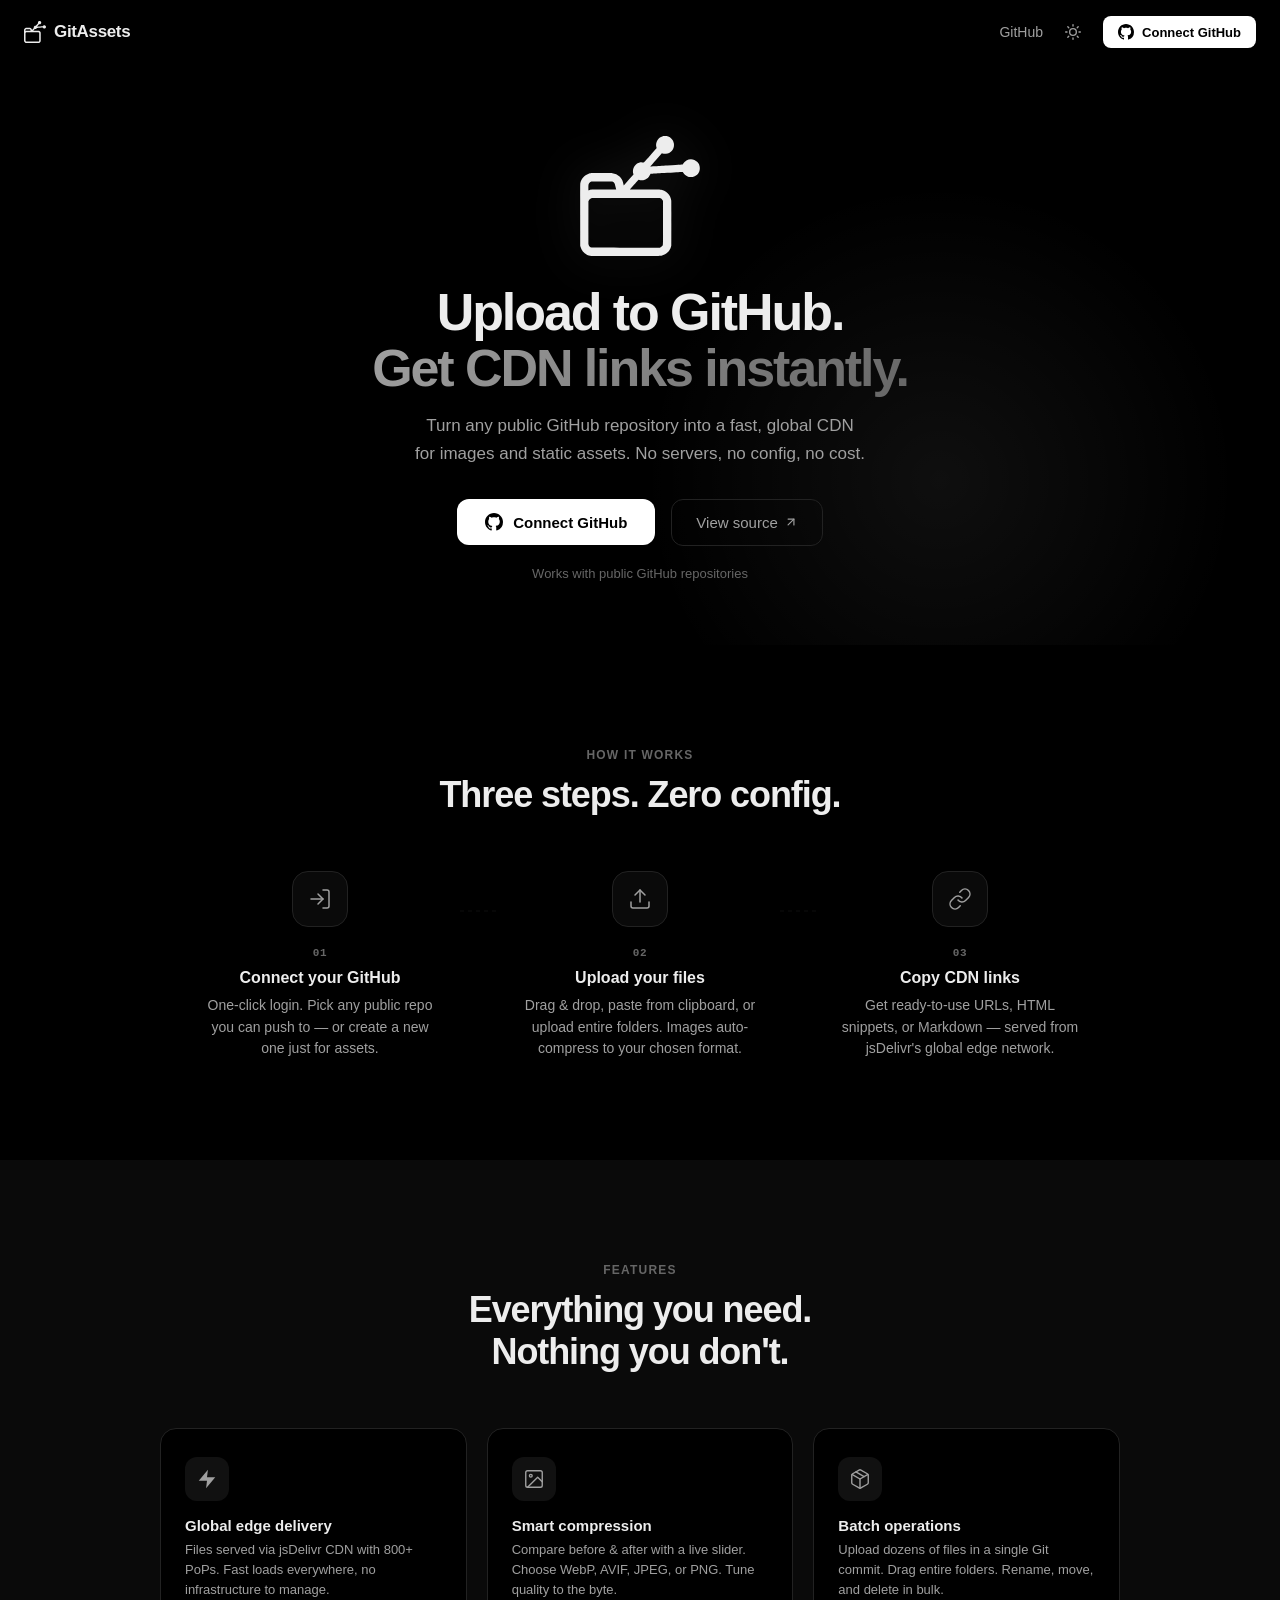
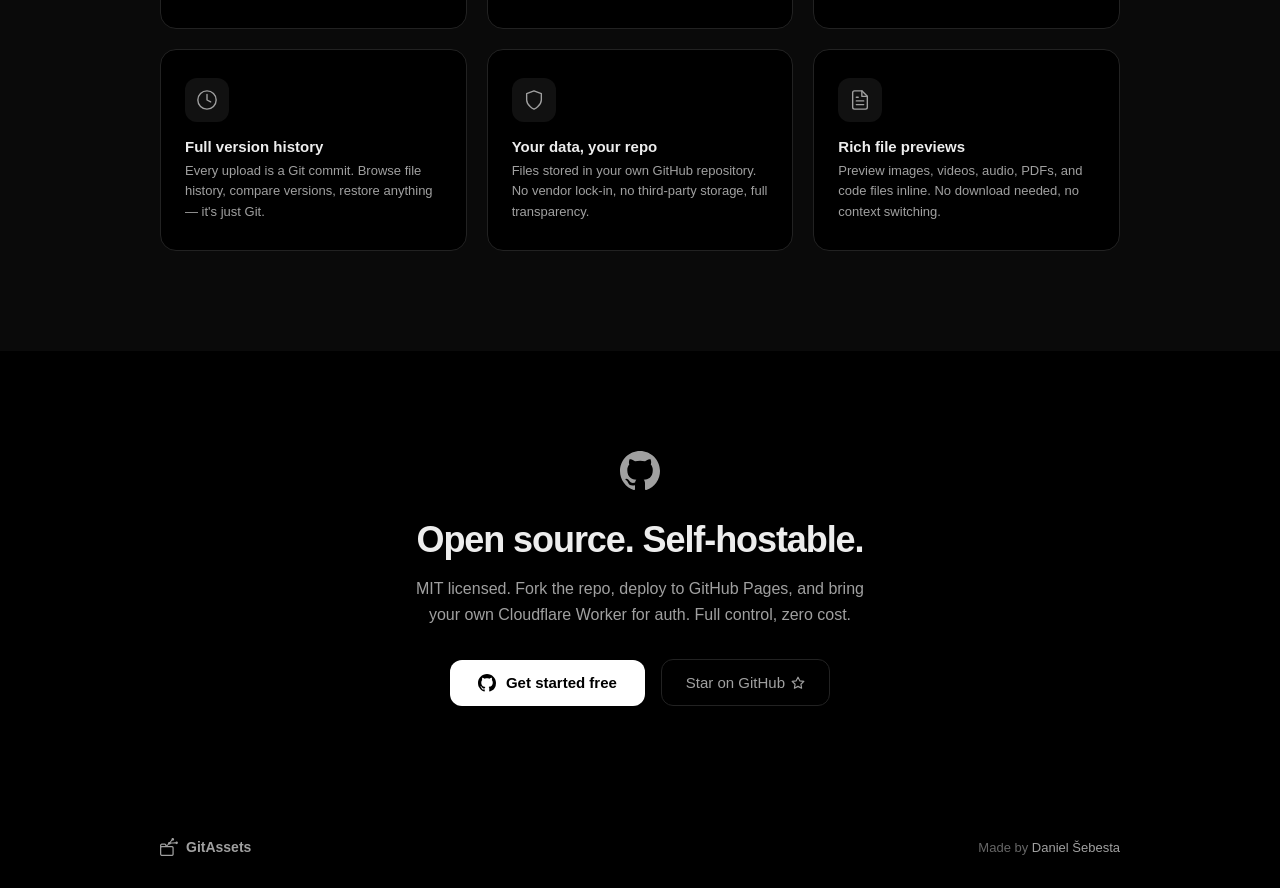
==== app/index.html @ 0d74543e "Redesign landing page, split app to /app, add repo creation - New landing page with hero icon, anima" ====
<!DOCTYPE html>
<html lang="en" data-theme="dark">
<head>
  <meta charset="UTF-8" />
  <meta name="viewport" content="width=device-width, initial-scale=1.0" />
  <meta name="color-scheme" content="dark light" />
  <meta name="theme-color" content="#000000" />
  <title>GitAssets</title>
  <link rel="icon" type="image/png" href="/favicon-96x96.png" sizes="96x96" />
  <link rel="icon" type="image/svg+xml" href="/favicon.svg" />
  <link rel="shortcut icon" href="/favicon.ico" />
  <link rel="apple-touch-icon" sizes="180x180" href="/apple-touch-icon.png" />
  <meta name="apple-mobile-web-app-title" content="GitAssets" />
  <link rel="manifest" href="/site.webmanifest" />
  <link rel="preconnect" href="https://fonts.bunny.net" crossorigin />
  <link href="https://fonts.bunny.net/css?family=mona-sans:400,500,600,700&display=swap" rel="stylesheet" />
  <link rel="stylesheet" href="/css/style.css?v=13" />
  <script>
    // Apply saved theme immediately to prevent flash
    var t = localStorage.getItem('gitassets_theme') || 'dark';
    document.documentElement.setAttribute('data-theme', t);
    document.querySelector('meta[name="theme-color"]').content = t === 'dark' ? '#000000' : '#ffffff';
  </script>
</head>
<body>
  <div class="landing" id="landing" style="display:none;"></div>
  <header class="header" id="header" style="display:none;"></header>
  <main id="app" style="display:none;">
    <div style="display:flex;align-items:center;justify-content:center;min-height:calc(100vh - 61px);">
      <span class="spinner"></span>
    </div>
  </main>
  <script type="module" src="/js/app.js?v=13"></script>
</body>
</html>
---- css/style.css ----
:root,
[data-theme="dark"] {
  --bg: #000000;
  --surface: #0a0a0a;
  --surface-raised: #111111;
  --border: #222222;
  --border-hover: #333333;
  --text: #ededed;
  --text-muted: #a0a0a0;
  --text-faint: #666666;
  --primary: #ffffff;
  --primary-hover: #cccccc;
  --danger: #ff4444;
  --danger-hover: #ff6666;
  --success: #00cc88;
  --warning: #ffaa00;
  --radius: 8px;
  --font: 'Mona Sans', -apple-system, BlinkMacSystemFont, 'Segoe UI', Helvetica, Arial, sans-serif;
  --mono: 'SFMono-Regular', Consolas, 'Liberation Mono', Menlo, monospace;
  --shadow-sm: 0 1px 2px rgba(0, 0, 0, 0.4);
  --shadow-md: 0 4px 12px rgba(0, 0, 0, 0.5);
  --shadow-lg: 0 8px 24px rgba(0, 0, 0, 0.6);
}

[data-theme="light"] {
  --bg: #ffffff;
  --surface: #fafafa;
  --surface-raised: #f5f5f5;
  --border: #eaeaea;
  --border-hover: #999999;
  --text: #171717;
  --text-muted: #555555;
  --text-faint: #777777;
  --primary: #000000;
  --primary-hover: #333333;
  --danger: #ee0000;
  --danger-hover: #cc0000;
  --success: #00aa66;
  --warning: #f5a623;
  --shadow-sm: 0 1px 2px rgba(0, 0, 0, 0.06);
  --shadow-md: 0 4px 12px rgba(0, 0, 0, 0.08);
  --shadow-lg: 0 8px 24px rgba(0, 0, 0, 0.12);
}

* { margin: 0; padding: 0; box-sizing: border-box; }

body {
  font-family: var(--font);
  background: var(--bg);
  color: var(--text);
  min-height: 100vh;
}

/* ── Utility ── */
.sr-only {
  position: absolute;
  width: 1px;
  height: 1px;
  padding: 0;
  margin: -1px;
  overflow: hidden;
  clip: rect(0, 0, 0, 0);
  white-space: nowrap;
  border: 0;
}

/* ── Header ── */
.header {
  display: flex;
  align-items: center;
  justify-content: space-between;
  padding: 16px 24px;
  border-bottom: 1px solid var(--border);
  background: var(--surface);
}

.header-logo {
  display: inline-flex;
  align-items: center;
  gap: 8px;
  font-size: 17px;
  font-weight: 700;
  color: var(--text);
  text-decoration: none;
  letter-spacing: -0.02em;
}

.header-logo svg { flex-shrink: 0; }

.header-right {
  display: flex;
  align-items: center;
  gap: 12px;
}

.header-user {
  display: flex;
  align-items: center;
  gap: 8px;
  color: var(--text-muted);
  font-size: 14px;
}

.header-avatar {
  width: 28px;
  height: 28px;
  border-radius: 50%;
}

/* ── Buttons ── */
.btn {
  display: inline-flex;
  align-items: center;
  gap: 6px;
  padding: 8px 16px;
  border-radius: var(--radius);
  border: 1px solid var(--border);
  background: var(--surface);
  color: var(--text);
  font-size: 14px;
  cursor: pointer;
  transition: background 0.15s, border-color 0.15s;
  text-decoration: none;
}

.btn:hover { background: var(--surface-raised); border-color: var(--border-hover); }

.btn-primary {
  background: var(--primary);
  border-color: var(--primary);
  color: var(--bg);
}

.btn-primary:hover { background: var(--primary-hover); border-color: var(--primary-hover); }

.btn-danger { color: var(--danger); }
.btn-danger:hover { background: rgba(255, 68, 68, 0.08); border-color: var(--danger); }

.btn-sm { padding: 4px 10px; font-size: 12px; }

.btn-icon {
  padding: 6px;
  border: none;
  background: transparent;
  color: var(--text-muted);
  cursor: pointer;
  border-radius: var(--radius);
}

.btn-icon:hover { color: var(--text); background: var(--surface-raised); }

/* ── Login Screen ── */
.login-screen {
  display: flex;
  flex-direction: column;
  align-items: center;
  justify-content: center;
  min-height: calc(100vh - 61px);
  text-align: center;
  padding: 24px;
}

.login-screen h1 {
  font-size: 40px;
  font-weight: 700;
  margin-bottom: 12px;
}

.login-screen p {
  color: var(--text-muted);
  font-size: 18px;
  margin-bottom: 32px;
  max-width: 480px;
}

.btn-github {
  padding: 12px 24px;
  font-size: 16px;
  background: var(--primary);
  color: var(--bg);
  border: none;
  font-weight: 600;
}

.btn-github:hover { background: var(--primary-hover); }

.btn-github svg { width: 20px; height: 20px; }

/* ── Setup Wizard ── */
.setup-screen {
  max-width: 520px;
  margin: 80px auto;
  padding: 24px;
}

.setup-screen h2 {
  margin-bottom: 8px;
}

.setup-screen p {
  color: var(--text-muted);
  margin-bottom: 24px;
  font-size: 14px;
}

.setup-detecting {
  text-align: center;
  color: var(--text-muted);
  padding: 40px;
}

.setup-repo-list {
  list-style: none;
  display: flex;
  flex-direction: column;
  gap: 8px;
  margin-bottom: 16px;
  max-height: 320px;
  overflow-y: auto;
}

.setup-repo-item {
  display: flex;
  align-items: center;
  gap: 12px;
  padding: 12px 16px;
  background: var(--surface);
  border: 1px solid var(--border);
  border-radius: var(--radius);
  cursor: pointer;
  transition: border-color 0.15s;
  font-size: 14px;
}

.setup-repo-avatar {
  width: 20px;
  height: 20px;
  border-radius: 50%;
  flex-shrink: 0;
}

.setup-repo-info {
  display: flex;
  flex-direction: column;
  gap: 2px;
  min-width: 0;
}

.setup-repo-name {
  display: flex;
  align-items: center;
  gap: 8px;
  font-weight: 500;
}

.setup-repo-desc {
  font-size: 12px;
  color: var(--text-muted);
  overflow: hidden;
  text-overflow: ellipsis;
  white-space: nowrap;
}

.setup-repo-badge {
  font-size: 10px;
  font-weight: 600;
  padding: 1px 6px;
  border-radius: 10px;
  text-transform: uppercase;
  letter-spacing: 0.5px;
  flex-shrink: 0;
}

.setup-repo-badge.public {
  background: rgba(46, 160, 67, 0.15);
  color: #3fb950;
}

.setup-repo-badge.private {
  background: rgba(210, 153, 34, 0.15);
  color: #d29922;
}

.setup-repo-item:hover { border-color: var(--text-muted); }
.setup-repo-item.selected { border-color: var(--text); background: var(--surface-raised); }

.setup-divider {
  display: flex;
  align-items: center;
  gap: 12px;
  margin: 16px 0;
  color: var(--text-faint);
  font-size: 12px;
}

.setup-divider::before,
.setup-divider::after {
  content: '';
  flex: 1;
  height: 1px;
  background: var(--border);
}

.setup-create {
  display: flex;
  gap: 8px;
}

.setup-create input {
  flex: 1;
  padding: 8px 12px;
  background: var(--surface);
  border: 1px solid var(--border);
  border-radius: var(--radius);
  color: var(--text);
  font-size: 14px;
}

.setup-manual {
  display: flex;
  gap: 8px;
}

.setup-manual input {
  flex: 1;
  padding: 8px 12px;
  background: var(--surface);
  border: 1px solid var(--border);
  border-radius: var(--radius);
  color: var(--text);
  font-size: 14px;
}

.setup-manual input::placeholder { color: var(--text-muted); }
.setup-manual input:focus { outline: none; border-color: var(--primary); }

/* ── Dashboard ── */
.dashboard {
  max-width: 1100px;
  margin: 0 auto;
  padding: 24px;
}

.toolbar {
  display: flex;
  align-items: center;
  justify-content: space-between;
  margin-bottom: 16px;
  gap: 12px;
  flex-wrap: wrap;
}

.storage-bar {
  position: relative;
  width: 120px;
  height: 20px;
  background: var(--bg);
  border-radius: 10px;
  overflow: hidden;
  border: 1px solid var(--border);
}

.storage-bar-fill {
  height: 100%;
  border-radius: 10px;
  transition: width 0.4s ease;
}

.storage-ok .storage-bar-fill { background: var(--success); }
.storage-warn .storage-bar-fill { background: var(--warning); }
.storage-danger .storage-bar-fill { background: var(--danger); }

.storage-label {
  position: absolute;
  inset: 0;
  display: flex;
  align-items: center;
  justify-content: center;
  font-size: 10px;
  font-weight: 600;
  color: var(--text);
  pointer-events: none;
}

.breadcrumbs {
  display: flex;
  align-items: center;
  gap: 4px;
  font-size: 14px;
  color: var(--text-muted);
  flex-wrap: wrap;
}

.breadcrumbs a {
  color: var(--primary);
  text-decoration: none;
  cursor: pointer;
}

.breadcrumbs a:hover { text-decoration: underline; }

.breadcrumbs .sep { color: var(--text-muted); margin: 0 2px; }

/* ── Filter Bar ── */
.filter-bar {
  display: flex;
  gap: 8px;
  margin-bottom: 12px;
}

.filter-search {
  flex: 1;
  padding: 8px 12px;
  background: var(--surface);
  border: 1px solid var(--border);
  border-radius: var(--radius);
  color: var(--text);
  font-size: 14px;
}

.filter-search::placeholder { color: var(--text-muted); }
.filter-search:focus { outline: none; border-color: var(--primary); }

.filter-sort {
  padding: 8px 12px;
  background: var(--surface);
  border: 1px solid var(--border);
  border-radius: var(--radius);
  color: var(--text);
  font-size: 14px;
  cursor: pointer;
}

.filter-sort:focus { outline: none; border-color: var(--primary); }

/* ── Drop Zone ── */
.dropzone {
  border: 2px dashed var(--border);
  border-radius: var(--radius);
  padding: 40px;
  text-align: center;
  color: var(--text-muted);
  margin-bottom: 24px;
  transition: border-color 0.2s, background 0.2s;
  cursor: pointer;
}

.dropzone.active {
  border-color: var(--text-muted);
  background: var(--surface-raised);
  color: var(--text);
}

.dropzone-text { font-size: 14px; }
.dropzone-hint { font-size: 12px; margin-top: 4px; }

/* ── File Grid ── */
.file-grid {
  display: grid;
  grid-template-columns: repeat(auto-fill, minmax(180px, 1fr));
  gap: 12px;
}

.file-card {
  background: var(--surface);
  border: 1px solid var(--border);
  border-radius: var(--radius);
  overflow: hidden;
  transition: border-color 0.15s;
}

.file-card:hover { border-color: var(--border-hover); }
.file-card.selected { border-color: var(--text-muted); background: var(--surface-raised); }
.file-card.drag-over { border-color: var(--success); background: rgba(0, 204, 136, 0.06); }

.rubber-band {
  position: absolute;
  border: 1px solid var(--text-muted);
  background: rgba(136, 136, 136, 0.08);
  pointer-events: none;
  z-index: 1000;
}

.file-thumb,
video.file-thumb {
  width: 100%;
  aspect-ratio: 1;
  object-fit: cover;
  background: repeating-conic-gradient(var(--surface-raised) 0% 25%, var(--bg) 0% 50%) 0 0 / 16px 16px;
  display: block;
}

.file-thumb-placeholder {
  width: 100%;
  aspect-ratio: 1;
  display: flex;
  align-items: center;
  justify-content: center;
  background: var(--bg);
  color: var(--text-muted);
}

.folder-icon { display: flex; align-items: center; justify-content: center; color: var(--text-muted); }

/* Hover preview */
.file-card:has(.file-thumb):hover .hover-preview {
  display: block;
}

.hover-preview {
  display: none;
  position: absolute;
  bottom: calc(100% + 8px);
  left: 50%;
  transform: translateX(-50%);
  z-index: 100;
  max-width: 320px;
  max-height: 320px;
  border-radius: var(--radius);
  border: 1px solid var(--border);
  box-shadow: var(--shadow-lg);
  background: var(--surface);
  pointer-events: none;
}

.hover-preview img {
  display: block;
  max-width: 320px;
  max-height: 320px;
  border-radius: var(--radius);
}

.file-info {
  padding: 8px 10px;
}

.file-name {
  font-size: 13px;
  font-weight: 500;
  overflow: hidden;
  text-overflow: ellipsis;
  white-space: nowrap;
}

.pin-icon { display: inline-flex; vertical-align: middle; color: var(--text-muted); }

.file-size {
  font-size: 11px;
  color: var(--text-muted);
  margin-top: 2px;
}

.file-card { position: relative; }

.bulk-bar {
  display: flex;
  align-items: center;
  justify-content: space-between;
  padding: 8px 12px;
  background: var(--surface);
  border: 1px solid var(--border-hover);
  border-radius: var(--radius);
  margin-bottom: 12px;
  font-size: 14px;
}

.rename-input {
  width: 100%;
  padding: 2px 4px;
  font-size: 13px;
  background: var(--bg);
  border: 1px solid var(--primary);
  border-radius: 4px;
  color: var(--text);
  outline: none;
}

.file-actions {
  display: flex;
  gap: 2px;
  padding: 4px 6px;
  border-top: 1px solid var(--border);
}

/* ── Staging Area ── */
.staging-area {
  background: var(--surface);
  border: 1px solid var(--border);
  border-radius: var(--radius);
  padding: 16px;
  margin-bottom: 16px;
}

.staging-header {
  display: flex;
  justify-content: space-between;
  align-items: center;
  margin-bottom: 12px;
}

.staging-header h3 { font-size: 14px; font-weight: 600; }
.staging-size { font-size: 12px; color: var(--text-muted); }

.staging-grid {
  display: flex;
  flex-wrap: wrap;
  gap: 8px;
  margin-bottom: 12px;
}

.staging-card {
  display: flex;
  align-items: center;
  gap: 8px;
  padding: 6px 8px;
  background: var(--bg);
  border: 1px solid var(--border);
  border-radius: var(--radius);
  max-width: 240px;
}

.staging-thumb {
  width: 40px;
  height: 40px;
  object-fit: cover;
  border-radius: 4px;
  flex-shrink: 0;
}

.staging-thumb-placeholder {
  width: 40px;
  height: 40px;
  display: flex;
  align-items: center;
  justify-content: center;
  color: var(--text-muted);
  flex-shrink: 0;
}

.staging-info {
  display: flex;
  flex-direction: column;
  min-width: 0;
}

.staging-name {
  font-size: 13px;
  overflow: hidden;
  text-overflow: ellipsis;
  white-space: nowrap;
}

.staging-file-size { font-size: 11px; color: var(--text-muted); }
.staging-savings { color: var(--success); font-weight: 500; }

.staging-remove { flex-shrink: 0; }

.staging-commit {
  display: flex;
  gap: 8px;
  align-items: center;
  flex-wrap: wrap;
}

.staging-input {
  flex: 1;
  min-width: 200px;
  padding: 8px 12px;
  background: var(--bg);
  border: 1px solid var(--border);
  border-radius: var(--radius);
  color: var(--text);
  font-size: 14px;
}

.staging-input::placeholder { color: var(--text-muted); }
.staging-input:focus { outline: none; border-color: var(--primary); }

.staging-actions { display: flex; gap: 8px; }
.staging-card-actions { display: flex; gap: 2px; flex-shrink: 0; }

/* ── Compress Modal ── */
.compress-modal { max-width: 560px; width: 94%; }

.compress-preview { margin: 12px 0; }

.compress-compare {
  position: relative;
  overflow: hidden;
  border-radius: var(--radius);
  border: 1px solid var(--border);
  user-select: none;
  touch-action: none;
}

.compress-compare {
  aspect-ratio: auto;
}

.compress-img {
  display: block;
  width: 100%;
  max-height: 320px;
  object-fit: contain;
  background: repeating-conic-gradient(var(--surface-raised) 0% 25%, var(--bg) 0% 50%) 0 0 / 12px 12px;
}

.compress-img-original {
  position: relative;
}

.compress-img-wrapper {
  position: absolute;
  top: 0;
  left: 0;
  height: 100%;
  overflow: hidden;
}

.compress-img-wrapper .compress-img {
  width: auto;
  min-width: var(--compare-width, 100%);
  max-height: 320px;
  object-fit: contain;
}

.compress-slider-handle {
  position: absolute;
  top: 0;
  left: 50%;
  width: 3px;
  height: 100%;
  background: var(--primary);
  cursor: ew-resize;
  z-index: 2;
  transform: translateX(-50%);
}

.compress-slider-handle::after {
  content: '';
  position: absolute;
  top: 50%;
  left: 50%;
  transform: translate(-50%, -50%);
  width: 28px;
  height: 28px;
  border-radius: 50%;
  background: var(--primary);
  border: 2px solid var(--bg);
  box-shadow: var(--shadow-md);
}

.compress-label {
  position: absolute;
  bottom: 8px;
  padding: 2px 8px;
  font-size: 11px;
  font-weight: 600;
  border-radius: 4px;
  background: rgba(0, 0, 0, 0.7);
  color: #fff;
  pointer-events: none;
}
.compress-label-left { left: 8px; }
.compress-label-right { right: 8px; }

.compress-sizes {
  display: flex;
  justify-content: space-between;
  font-size: 13px;
  color: var(--text-muted);
  margin-bottom: 16px;
}

.compress-controls {
  display: flex;
  flex-direction: column;
  gap: 12px;
  margin-bottom: 16px;
}

.compress-control {
  display: flex;
  flex-direction: column;
  gap: 4px;
}

.compress-control label {
  font-size: 13px;
  color: var(--text-muted);
}

.compress-control select {
  background: var(--bg);
  color: var(--text);
  border: 1px solid var(--border);
  border-radius: 6px;
  padding: 6px 8px;
  font-size: 13px;
  font-family: var(--font);
}

.compress-control input[type="range"] {
  width: 100%;
  accent-color: var(--primary);
  cursor: pointer;
}

/* ── Context Menu ── */
.context-menu {
  position: absolute;
  background: var(--surface);
  border: 1px solid var(--border);
  border-radius: var(--radius);
  padding: 4px;
  z-index: 1003;
  min-width: 180px;
  box-shadow: var(--shadow-lg);
}

.context-item {
  display: block;
  width: 100%;
  padding: 7px 12px;
  background: none;
  border: none;
  color: var(--text);
  font-size: 13px;
  text-align: left;
  cursor: pointer;
  border-radius: 4px;
}

.context-item:hover { background: var(--surface-raised); }
.context-item-danger { color: var(--danger); }
.context-item-danger:hover { background: rgba(255, 68, 68, 0.08); }

.context-divider {
  height: 1px;
  background: var(--border);
  margin: 4px 0;
}

/* ── CDN Menu ── */
.cdn-menu {
  position: fixed;
  background: var(--surface);
  border: 1px solid var(--border);
  border-radius: var(--radius);
  padding: 4px;
  z-index: 1002;
  min-width: 140px;
  box-shadow: var(--shadow-lg);
}

.cdn-menu-item {
  display: block;
  width: 100%;
  padding: 8px 12px;
  background: none;
  border: none;
  color: var(--text);
  font-size: 13px;
  text-align: left;
  cursor: pointer;
  border-radius: 4px;
}

.cdn-menu-item:hover { background: var(--surface-raised); }

.repo-menu { min-width: 200px; }
.repo-menu-active { color: var(--primary); font-weight: 500; }

/* ── Toast ── */
.toast {
  position: fixed;
  bottom: 24px;
  right: 24px;
  padding: 10px 16px;
  background: var(--surface);
  border: 1px solid var(--border);
  border-radius: var(--radius);
  font-size: 14px;
  z-index: 1000;
  animation: slideIn 0.2s ease-out;
}

.toast.success { border-color: var(--success); }
.toast.error { border-color: var(--danger); color: var(--danger); }

@keyframes slideIn {
  from { transform: translateY(20px); opacity: 0; }
  to { transform: translateY(0); opacity: 1; }
}

/* ── Upload Progress ── */
.upload-bar {
  position: fixed;
  bottom: 0;
  left: 0;
  right: 0;
  background: var(--surface);
  border-top: 1px solid var(--border);
  padding: 12px 24px;
  font-size: 14px;
  display: none;
  align-items: center;
  gap: 12px;
  z-index: 999;
}

.upload-bar.visible { display: flex; }

.upload-bar-progress {
  flex: 1;
  height: 4px;
  background: var(--border);
  border-radius: 2px;
  overflow: hidden;
}

.upload-bar-fill {
  height: 100%;
  background: var(--primary);
  transition: width 0.2s;
}

/* ── Empty State ── */
.empty-state {
  text-align: center;
  padding: 60px 24px;
  color: var(--text-muted);
}

.empty-state p { margin-top: 8px; font-size: 14px; }

/* ── Loading ── */
.spinner {
  display: inline-block;
  width: 20px;
  height: 20px;
  border: 2px solid var(--border);
  border-top-color: var(--primary);
  border-radius: 50%;
  animation: spin 0.6s linear infinite;
}

@keyframes spin { to { transform: rotate(360deg); } }

/* ── Modal ── */
.modal-overlay {
  position: fixed;
  inset: 0;
  background: rgba(0, 0, 0, 0.6);
  display: flex;
  align-items: center;
  justify-content: center;
  z-index: 1001;
}

.modal {
  background: var(--surface);
  border: 1px solid var(--border);
  border-radius: var(--radius);
  padding: 24px;
  max-width: 400px;
  width: 90%;
}

.modal h3 { margin-bottom: 12px; }

.modal-actions {
  display: flex;
  gap: 8px;
  justify-content: flex-end;
  margin-top: 16px;
}

/* ── Stats ── */
.stats-grid { display: flex; flex-direction: column; gap: 12px; }
.stats-card { background: var(--bg); border: 1px solid var(--border); border-radius: var(--radius); padding: 12px; }
.stats-card.small { flex: 1; text-align: center; }
.stats-row { display: flex; gap: 8px; }
.stats-value { font-size: 24px; font-weight: 700; }
.stats-label { font-size: 12px; color: var(--text-muted); margin-top: 2px; }
.stats-sublabel { font-size: 11px; color: var(--text-muted); margin-top: 4px; }
.stats-bar { height: 8px; background: var(--border); border-radius: 4px; margin-top: 8px; overflow: hidden; }
.stats-bar-fill { height: 100%; border-radius: 4px; transition: width 0.4s; }
.stats-bar-fill.ok { background: var(--success); }
.stats-bar-fill.warn { background: var(--warning); }
.stats-bar-fill.danger { background: var(--danger); }
.stats-types { display: flex; flex-wrap: wrap; gap: 6px; }
.stats-type { font-size: 12px; padding: 3px 8px; background: var(--surface); border-radius: 4px; color: var(--text-muted); }
.stats-type strong { color: var(--text); }

/* ── Recent Uploads ── */
.recent-uploads {
  margin-bottom: 16px;
  background: var(--surface);
  border: 1px solid var(--border);
  border-radius: var(--radius);
  padding: 10px 12px;
}

.recent-header {
  display: flex;
  justify-content: space-between;
  align-items: center;
  margin-bottom: 8px;
}

.recent-title { font-size: 12px; font-weight: 600; color: var(--text-muted); text-transform: uppercase; letter-spacing: 0.5px; }

.recent-list { display: flex; gap: 8px; overflow-x: auto; padding-bottom: 4px; }

.recent-item {
  display: flex;
  align-items: center;
  gap: 6px;
  padding: 4px 8px;
  background: var(--bg);
  border: 1px solid var(--border);
  border-radius: var(--radius);
  cursor: pointer;
  flex-shrink: 0;
  transition: border-color 0.15s;
}

.recent-item:hover { border-color: var(--primary); }

.recent-thumb { width: 24px; height: 24px; object-fit: cover; border-radius: 3px; }
.recent-icon { display: flex; align-items: center; color: var(--text-muted); }
.recent-name { font-size: 12px; max-width: 100px; overflow: hidden; text-overflow: ellipsis; white-space: nowrap; }
.recent-time { font-size: 10px; color: var(--text-muted); }

/* ── URL Panel ── */
.url-panel { max-width: 600px; width: 95%; }

.url-panel-preview {
  width: 100%;
  max-height: 200px;
  object-fit: contain;
  border-radius: var(--radius);
  background: var(--bg);
  margin-bottom: 16px;
}

.url-panel-text-preview {
  background: var(--bg);
  border: 1px solid var(--border);
  border-radius: var(--radius);
  padding: 12px;
  margin: 8px 0 16px;
  max-height: 240px;
  overflow: auto;
  font-family: var(--mono);
  font-size: 12px;
  line-height: 1.5;
  white-space: pre-wrap;
  word-break: break-word;
  color: var(--text-muted);
}

.url-panel-list {
  display: flex;
  flex-direction: column;
  gap: 10px;
}

.url-panel-item {}

.url-panel-label {
  font-size: 12px;
  font-weight: 600;
  color: var(--text-muted);
  margin-bottom: 4px;
  display: block;
}

.url-panel-row {
  display: flex;
  gap: 8px;
  align-items: center;
}

.url-panel-url {
  flex: 1;
  font-family: var(--mono);
  font-size: 11px;
  background: var(--bg);
  padding: 6px 8px;
  border-radius: 4px;
  overflow: hidden;
  text-overflow: ellipsis;
  white-space: nowrap;
  color: var(--text-muted);
}

.url-panel-copy { flex-shrink: 0; }

.url-panel-alt {
  margin-top: 4px;
}

.url-panel-alt summary {
  font-size: 12px;
  color: var(--text-faint);
  cursor: pointer;
  padding: 6px 0;
}

.url-panel-alt summary:hover { color: var(--text-muted); }

.url-panel-alt .url-panel-item {
  margin-top: 8px;
}

/* ── History ── */
.history-modal {
  max-width: 600px;
  width: 95%;
  max-height: 80vh;
  display: flex;
  flex-direction: column;
}

.history-header {
  display: flex;
  justify-content: space-between;
  align-items: center;
  margin-bottom: 16px;
}

.history-header .btn-icon { font-size: 20px; }

.history-content {
  overflow-y: auto;
  flex: 1;
}

.history-timeline {
  display: flex;
  flex-direction: column;
  gap: 12px;
}

.history-entry {
  padding: 12px;
  background: var(--bg);
  border: 1px solid var(--border);
  border-radius: var(--radius);
}

.history-meta {
  display: flex;
  justify-content: space-between;
  font-size: 12px;
  color: var(--text-muted);
  margin-bottom: 4px;
}

.history-message {
  font-size: 14px;
  margin-bottom: 8px;
  white-space: pre-wrap;
  word-break: break-word;
}

.history-file-list {
  display: flex;
  flex-direction: column;
  gap: 6px;
  margin-top: 8px;
}

.history-file {
  display: flex;
  align-items: center;
  gap: 8px;
  padding: 6px 8px;
  border-radius: 4px;
  background: var(--surface);
  font-size: 13px;
}

.history-file.deleted { border-left: 3px solid var(--danger); }
.history-file.added { border-left: 3px solid var(--success); }
.history-file.modified { border-left: 3px solid var(--primary); }

.history-thumb {
  width: 36px;
  height: 36px;
  object-fit: cover;
  border-radius: 4px;
  background: var(--bg);
}

.history-file-info {
  display: flex;
  flex-direction: column;
  min-width: 0;
}

.history-filename {
  overflow: hidden;
  text-overflow: ellipsis;
  white-space: nowrap;
}

.history-status {
  font-size: 11px;
  font-weight: 500;
}

.history-status-deleted { color: var(--danger); }
.history-status-added { color: var(--success); }
.history-status-modified { color: var(--primary); }

/* ── Walkthrough ── */
.walkthrough-highlight {
  position: relative;
  z-index: 100;
  box-shadow: 0 0 0 2px var(--text), 0 0 20px rgba(136, 136, 136, 0.2);
  border-radius: var(--radius);
}

.walkthrough-tooltip {
  position: absolute;
  z-index: 1010;
  background: var(--surface);
  border: 1px solid var(--border-hover);
  border-radius: var(--radius);
  padding: 12px 16px;
  max-width: 280px;
  box-shadow: var(--shadow-lg);
}

.walkthrough-text { font-size: 13px; margin-bottom: 10px; }

.walkthrough-actions {
  display: flex;
  align-items: center;
  gap: 8px;
}

.walkthrough-counter { font-size: 11px; color: var(--text-muted); flex: 1; }

/* ── Landing Page ── */
.landing {
  min-height: 100vh;
}

/* CTA Button (shared with app) */
.btn-cta {
  display: inline-flex;
  align-items: center;
  gap: 8px;
  padding: 10px 20px;
  border-radius: var(--radius);
  border: 1px solid transparent;
  background: var(--primary);
  color: var(--bg);
  font-size: 14px;
  font-weight: 600;
  cursor: pointer;
  transition: background 0.15s, transform 0.1s;
  text-decoration: none;
  font-family: var(--font);
}

.btn-cta:hover { background: var(--primary-hover); }
.btn-cta:active { transform: scale(0.98); }
.btn-cta svg { width: 18px; height: 18px; }

.btn-cta-sm { padding: 7px 14px; font-size: 13px; }
.btn-cta-sm svg { width: 16px; height: 16px; }

.btn-cta-outline {
  background: transparent;
  border-color: var(--border);
  color: var(--text);
}

.btn-cta-outline:hover {
  background: var(--surface-raised);
  border-color: var(--border-hover);
}

/* ── Responsive ── */
@media (max-width: 640px) {
  .header { padding: 12px 16px; }
  .dashboard { padding: 16px; }
  .file-grid { grid-template-columns: repeat(auto-fill, minmax(120px, 1fr)); gap: 8px; }
  .dropzone { padding: 24px 16px; }
  .modal { padding: 16px; max-width: calc(100vw - 32px); }
  .toolbar { flex-wrap: wrap; gap: 8px; }
  .breadcrumbs { font-size: 13px; flex-wrap: wrap; }
  .login-screen h1 { font-size: 28px; }
  .login-screen p { font-size: 16px; }
  .context-menu { max-width: calc(100vw - 16px); }
  .url-panel { max-width: calc(100vw - 32px); }
  .url-panel-url { font-size: 11px; word-break: break-all; }
}
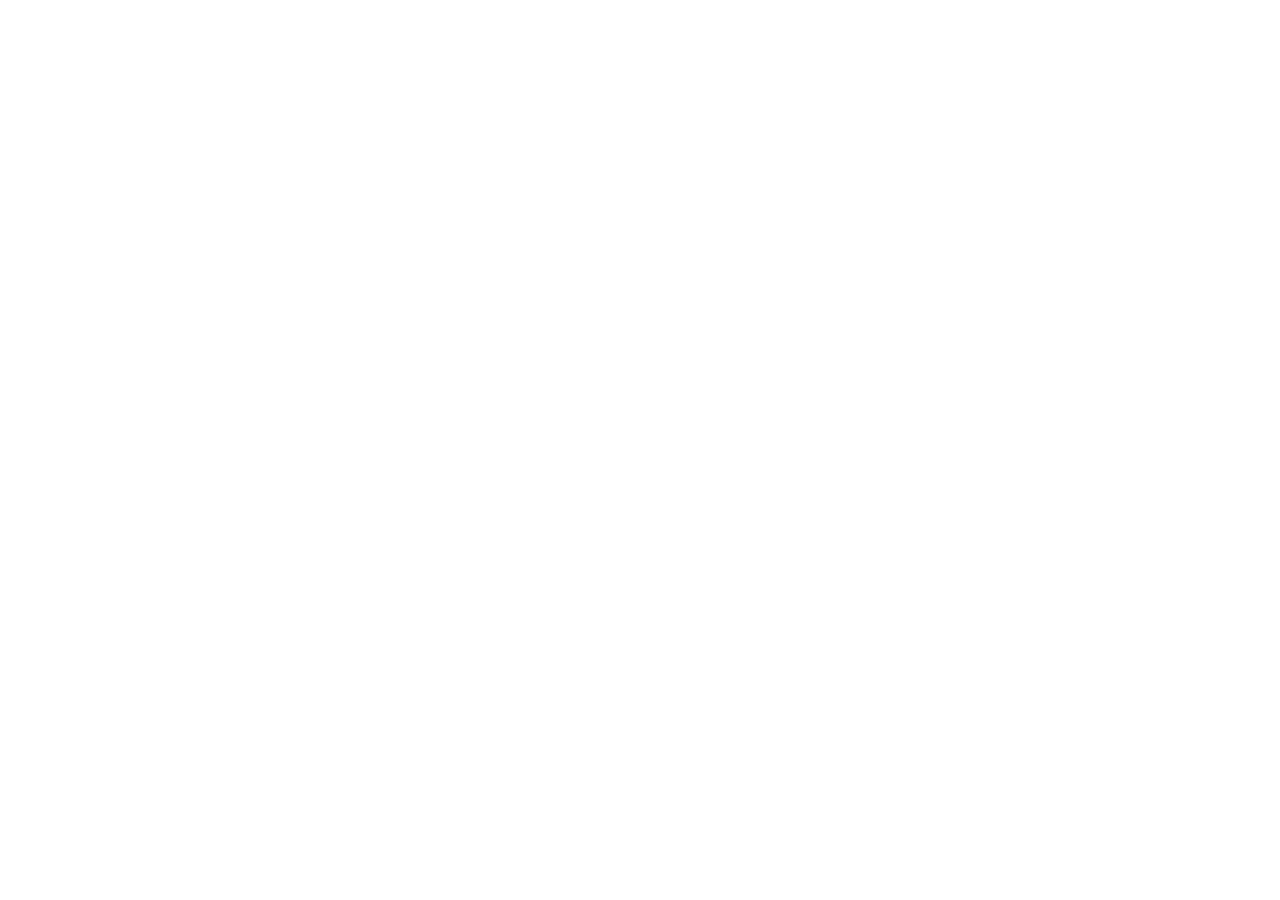
==== commit b1b1516f: "Bump cache busters to v=14 for logout fix" ====
--- a/app/index.html
+++ b/app/index.html
@@ -5,7 +5,9 @@
   <meta name="viewport" content="width=device-width, initial-scale=1.0" />
   <meta name="color-scheme" content="dark light" />
   <meta name="theme-color" content="#000000" />
-  <title>GitAssets</title>
+  <title>GitAssets — Dashboard</title>
+  <meta name="description" content="Manage your assets on GitHub. Upload, organize, and get CDN links." />
+  <meta name="robots" content="noindex, nofollow" />
   <link rel="icon" type="image/png" href="/favicon-96x96.png" sizes="96x96" />
   <link rel="icon" type="image/svg+xml" href="/favicon.svg" />
   <link rel="shortcut icon" href="/favicon.ico" />
@@ -14,7 +16,7 @@
   <link rel="manifest" href="/site.webmanifest" />
   <link rel="preconnect" href="https://fonts.bunny.net" crossorigin />
   <link href="https://fonts.bunny.net/css?family=mona-sans:400,500,600,700&display=swap" rel="stylesheet" />
-  <link rel="stylesheet" href="/css/style.css?v=13" />
+  <link rel="stylesheet" href="/css/style.css?v=14" />
   <script>
     // Apply saved theme immediately to prevent flash
     var t = localStorage.getItem('gitassets_theme') || 'dark';
@@ -30,6 +32,6 @@
       <span class="spinner"></span>
     </div>
   </main>
-  <script type="module" src="/js/app.js?v=13"></script>
+  <script type="module" src="/js/app.js?v=14"></script>
 </body>
 </html>
--- a/css/style.css
+++ b/css/style.css
@@ -93,12 +93,31 @@
   gap: 12px;
 }
 
-.header-user {
-  display: flex;
-  align-items: center;
-  gap: 8px;
-  color: var(--text-muted);
-  font-size: 14px;
+.header-user-btn {
+  display: flex;
+  align-items: center;
+  gap: 8px;
+  padding: 4px 10px 4px 4px;
+  border-radius: var(--radius);
+  border: 1px solid transparent;
+  background: none;
+  color: var(--text-muted);
+  font-size: 14px;
+  font-family: var(--font);
+  cursor: pointer;
+  transition: background 0.15s, border-color 0.15s;
+}
+
+.header-user-btn:hover {
+  background: var(--surface-raised);
+  border-color: var(--border);
+}
+
+.header-username { color: var(--text); font-weight: 500; }
+
+.header-chevron {
+  color: var(--text-faint);
+  flex-shrink: 0;
 }
 
 .header-avatar {
@@ -107,6 +126,57 @@
   border-radius: 50%;
 }
 
+/* ── User Menu ── */
+.user-menu {
+  min-width: 220px;
+}
+
+.user-menu-header {
+  display: flex;
+  align-items: center;
+  gap: 10px;
+  padding: 10px 12px;
+}
+
+.user-menu-name {
+  font-size: 14px;
+  font-weight: 600;
+  color: var(--text);
+}
+
+.user-menu-login {
+  font-size: 12px;
+  color: var(--text-muted);
+}
+
+.user-menu-divider {
+  height: 1px;
+  background: var(--border);
+  margin: 4px 0;
+}
+
+.user-menu-section-label {
+  padding: 6px 12px 2px;
+  font-size: 11px;
+  font-weight: 600;
+  color: var(--text-faint);
+  text-transform: uppercase;
+  letter-spacing: 0.05em;
+}
+
+.user-menu-cdn-item {
+  font-size: 12px;
+  padding: 6px 12px;
+}
+
+.user-menu-danger {
+  color: var(--danger);
+}
+
+.user-menu-danger:hover {
+  background: rgba(255, 68, 68, 0.08);
+}
+
 /* ── Buttons ── */
 .btn {
   display: inline-flex;
@@ -117,13 +187,14 @@
   border: 1px solid var(--border);
   background: var(--surface);
   color: var(--text);
+  font-family: var(--font);
   font-size: 14px;
   cursor: pointer;
   transition: background 0.15s, border-color 0.15s;
   text-decoration: none;
 }
 
-.btn:hover { background: var(--surface-raised); border-color: var(--border-hover); }
+.btn:hover { background: var(--surface-raised); border-color: var(--border-hover); text-decoration: none; text-decoration-thickness: 1px; }
 
 .btn-primary {
   background: var(--primary);
@@ -261,24 +332,15 @@
   white-space: nowrap;
 }
 
-.setup-repo-badge {
-  font-size: 10px;
-  font-weight: 600;
-  padding: 1px 6px;
-  border-radius: 10px;
-  text-transform: uppercase;
-  letter-spacing: 0.5px;
-  flex-shrink: 0;
-}
-
-.setup-repo-badge.public {
-  background: rgba(46, 160, 67, 0.15);
-  color: #3fb950;
-}
-
-.setup-repo-badge.private {
-  background: rgba(210, 153, 34, 0.15);
-  color: #d29922;
+.setup-repo-meta {
+  font-size: 11px;
+  color: var(--text-faint);
+}
+
+.setup-repo-disabled {
+  opacity: 0.4;
+  cursor: not-allowed;
+  pointer-events: none;
 }
 
 .setup-repo-item:hover { border-color: var(--text-muted); }
@@ -397,7 +459,7 @@
   cursor: pointer;
 }
 
-.breadcrumbs a:hover { text-decoration: underline; }
+.breadcrumbs a:hover { text-decoration: underline; text-decoration-thickness: 1px; }
 
 .breadcrumbs .sep { color: var(--text-muted); margin: 0 2px; }
 
@@ -854,13 +916,16 @@
 }
 
 .cdn-menu-item {
-  display: block;
+  display: flex;
+  align-items: center;
+  gap: 8px;
   width: 100%;
   padding: 8px 12px;
   background: none;
   border: none;
   color: var(--text);
   font-size: 13px;
+  font-family: var(--font);
   text-align: left;
   cursor: pointer;
   border-radius: 4px;
